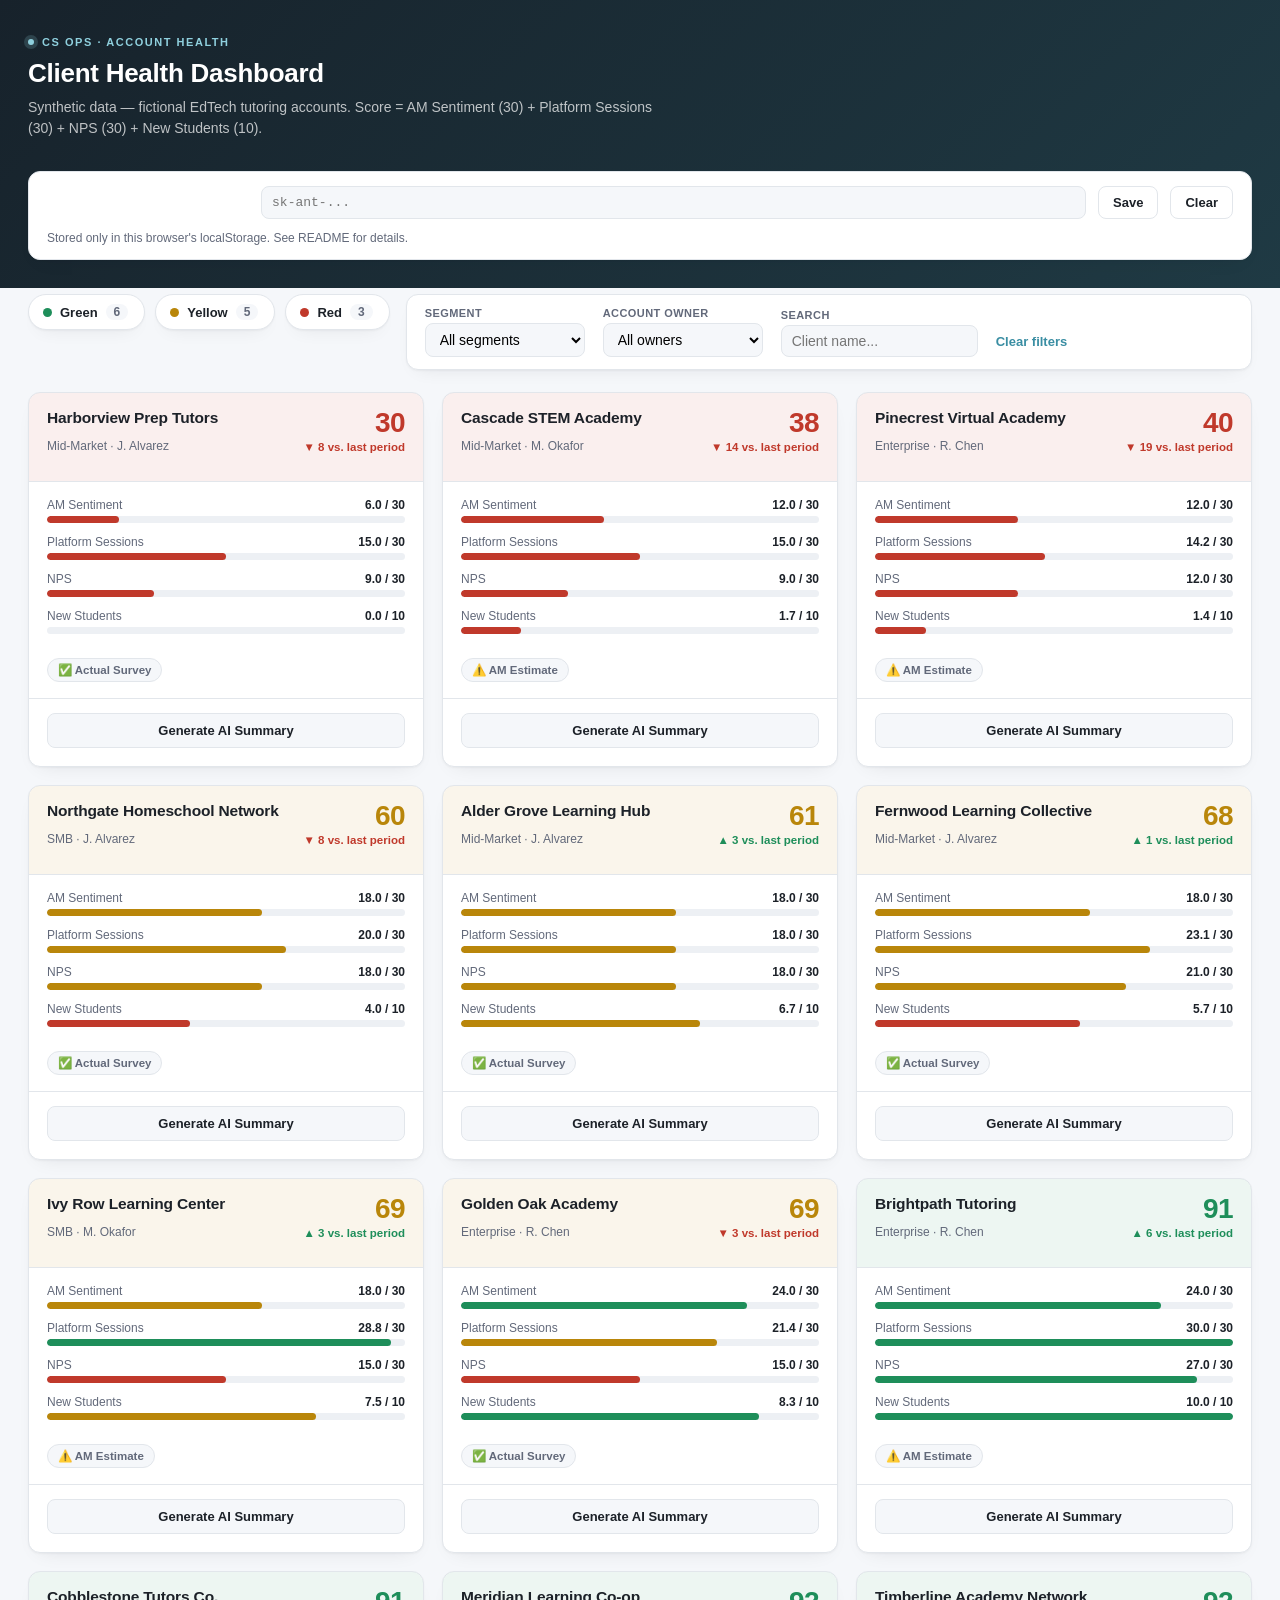
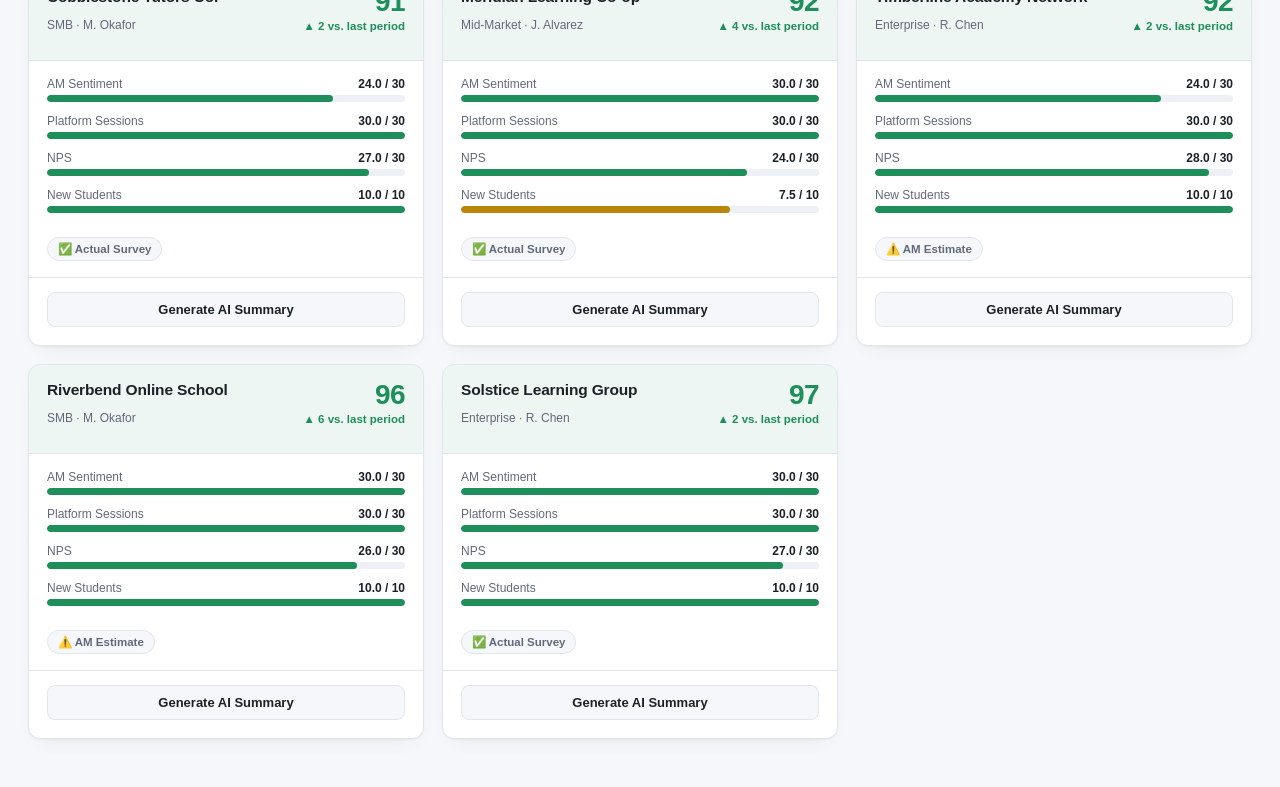
==== index.html @ 50bf99fc "Build dashboard frontend Looker Studio-style client cards: conditional color thresholds (green/yello" ====
<!DOCTYPE html>
<html lang="en">
<head>
<meta charset="UTF-8" />
<meta name="viewport" content="width=device-width, initial-scale=1.0" />
<title>Client Health Dashboard</title>
<link rel="stylesheet" href="styles.css" />
</head>
<body>

<header>
  <div class="page">
    <span class="eyebrow">CS Ops · Account Health</span>
    <h1>Client Health Dashboard</h1>
    <p>Synthetic data — fictional EdTech tutoring accounts. Score = AM Sentiment (30) + Platform Sessions (30) + NPS (30) + New Students (10).</p>

    <div id="apiKeyBar" class="toolbar-card">
      <label for="apiKeyInput">Claude API key (for AI Summary)</label>
      <input type="password" id="apiKeyInput" placeholder="sk-ant-..." autocomplete="off" />
      <button id="saveKeyBtn">Save</button>
      <button id="clearKeyBtn">Clear</button>
      <span id="apiKeyStatus">Stored only in this browser's localStorage. See README for details.</span>
    </div>
  </div>
</header>

<div class="page">
  <div class="controls-row">
    <div class="summary-row">
      <div class="summary-chip" data-tier="green">
        <span class="dot green"></span> Green <span class="count">0</span>
      </div>
      <div class="summary-chip" data-tier="yellow">
        <span class="dot yellow"></span> Yellow <span class="count">0</span>
      </div>
      <div class="summary-chip" data-tier="red">
        <span class="dot red"></span> Red <span class="count">0</span>
      </div>
    </div>

    <div class="filters toolbar-card">
      <div>
        <label for="segmentFilter">Segment</label>
        <select id="segmentFilter">
          <option value="">All segments</option>
        </select>
      </div>
      <div>
        <label for="amFilter">Account Owner</label>
        <select id="amFilter">
          <option value="">All owners</option>
        </select>
      </div>
      <div>
        <label for="searchInput">Search</label>
        <input type="text" id="searchInput" placeholder="Client name..." />
      </div>
      <button id="clearFilters">Clear filters</button>
    </div>
  </div>

  <div id="clientGrid"></div>
</div>

<script src="data.js"></script>
<script src="scoring.js"></script>
<script src="ai-summary.js"></script>
<script src="app.js"></script>
</body>
</html>
---- styles.css ----
:root {
  --accent: #3a8ea3;
  --accent-soft: rgba(58, 142, 163, 0.12);
  --green: #1e8e5a;
  --green-bg: #e6f4ec;
  --green-soft: rgba(30, 142, 90, 0.08);
  --yellow: #b9860a;
  --yellow-bg: #fbf1dc;
  --yellow-soft: rgba(185, 134, 10, 0.08);
  --red: #c0392b;
  --red-bg: #fbe8e6;
  --red-soft: rgba(192, 57, 43, 0.08);
  --ink: #1c2128;
  --ink-soft: #62697a;
  --border: #e2e6eb;
  --bg: #f5f7fa;
  --card-bg: #ffffff;
  --shadow: 0 1px 2px rgba(20, 24, 33, 0.04), 0 8px 20px -12px rgba(20, 24, 33, 0.12);
  --shadow-hover: 0 4px 10px rgba(20, 24, 33, 0.06), 0 16px 32px -14px rgba(20, 24, 33, 0.18);
  --radius: 12px;
}

* { box-sizing: border-box; }

body {
  margin: 0;
  font-family: "Inter", -apple-system, "Segoe UI", Roboto, Helvetica, Arial, sans-serif;
  background: var(--bg);
  color: var(--ink);
  -webkit-font-smoothing: antialiased;
}

.page {
  max-width: 1320px;
  margin: 0 auto;
  padding: 0 28px;
}

header {
  background: linear-gradient(135deg, #17222b, #1f3a44);
  color: #fff;
  padding: 36px 0 28px;
  margin-bottom: -18px;
}

header .page {
  display: flex;
  flex-direction: column;
  gap: 6px;
}

.eyebrow {
  font-size: 11px;
  letter-spacing: 0.14em;
  text-transform: uppercase;
  color: #8fd0de;
  font-weight: 600;
  display: flex;
  align-items: center;
  gap: 8px;
}

.eyebrow::before {
  content: '';
  width: 6px;
  height: 6px;
  border-radius: 50%;
  background: #8fd0de;
  box-shadow: 0 0 0 4px rgba(143, 208, 222, 0.18);
}

header h1 {
  margin: 4px 0 2px;
  font-size: 26px;
  font-weight: 700;
  letter-spacing: -0.01em;
}

header p {
  margin: 0;
  color: rgba(255, 255, 255, 0.72);
  font-size: 14px;
  max-width: 640px;
  line-height: 1.5;
}

#apiKeyBar {
  margin-top: 26px;
}

.toolbar-card {
  background: var(--card-bg);
  border: 1px solid var(--border);
  border-radius: var(--radius);
  box-shadow: var(--shadow);
  padding: 14px 18px;
}

#apiKeyBar.toolbar-card {
  display: flex;
  gap: 12px;
  align-items: center;
  flex-wrap: wrap;
  font-size: 13px;
}

#apiKeyBar label {
  font-weight: 600;
  font-size: 13px;
  white-space: nowrap;
}

#apiKeyBar input {
  flex: 1;
  min-width: 220px;
  padding: 8px 10px;
  border: 1px solid var(--border);
  border-radius: 8px;
  font-family: "SFMono-Regular", Consolas, monospace;
  font-size: 13px;
  background: var(--bg);
}

#apiKeyBar input:focus {
  outline: none;
  border-color: var(--accent);
  box-shadow: 0 0 0 3px var(--accent-soft);
}

#apiKeyBar button {
  padding: 8px 14px;
  border-radius: 8px;
  border: 1px solid var(--border);
  background: var(--card-bg);
  cursor: pointer;
  font-size: 13px;
  font-weight: 600;
  color: var(--ink);
  transition: border-color 0.15s ease, background 0.15s ease;
}

#apiKeyBar button:hover {
  border-color: var(--accent);
  color: var(--accent);
}

#apiKeyStatus {
  font-size: 12px;
  color: var(--ink-soft);
  flex-basis: 100%;
}

.controls-row {
  display: flex;
  gap: 16px;
  align-items: flex-start;
  margin: 24px 0 22px;
  flex-wrap: wrap;
}

.summary-row {
  display: flex;
  gap: 10px;
  flex-wrap: wrap;
  align-items: flex-start;
}

.summary-chip {
  border: 1px solid var(--border);
  background: var(--card-bg);
  border-radius: 999px;
  padding: 9px 16px 9px 14px;
  cursor: pointer;
  font-size: 13px;
  font-weight: 600;
  display: flex;
  align-items: center;
  gap: 8px;
  box-shadow: var(--shadow);
  transition: transform 0.12s ease, box-shadow 0.12s ease, border-color 0.12s ease;
}

.summary-chip:hover {
  transform: translateY(-1px);
  box-shadow: var(--shadow-hover);
}

.summary-chip.active {
  border-color: var(--ink);
  background: var(--ink);
  color: #fff;
}

.summary-chip.active .count {
  background: rgba(255, 255, 255, 0.18);
  color: #fff;
}

.summary-chip .dot {
  width: 9px;
  height: 9px;
  border-radius: 50%;
  flex-shrink: 0;
}

.summary-chip .count {
  background: var(--bg);
  color: var(--ink-soft);
  border-radius: 999px;
  padding: 1px 8px;
  font-size: 12px;
}

.dot.green { background: var(--green); }
.dot.yellow { background: var(--yellow); }
.dot.red { background: var(--red); }

.filters {
  display: flex;
  gap: 18px;
  flex-wrap: wrap;
  align-items: flex-end;
  padding: 12px 18px;
  flex: 1;
  min-width: 320px;
}

.filters > div {
  display: flex;
  flex-direction: column;
  gap: 4px;
}

.filters label {
  font-size: 11px;
  letter-spacing: 0.04em;
  text-transform: uppercase;
  color: var(--ink-soft);
  font-weight: 600;
}

.filters select, .filters input {
  padding: 7px 10px;
  border: 1px solid var(--border);
  border-radius: 8px;
  font-size: 14px;
  min-width: 160px;
  background: var(--bg);
  font-family: inherit;
}

.filters select:focus, .filters input:focus {
  outline: none;
  border-color: var(--accent);
  box-shadow: 0 0 0 3px var(--accent-soft);
}

.filters button#clearFilters {
  border: none;
  background: none;
  color: var(--accent);
  cursor: pointer;
  font-size: 13px;
  font-weight: 600;
  padding: 8px 0;
}

.filters button#clearFilters:hover { text-decoration: underline; }

#clientGrid {
  display: grid;
  grid-template-columns: repeat(auto-fill, minmax(340px, 1fr));
  gap: 18px;
  padding-bottom: 48px;
}

.card {
  background: var(--card-bg);
  border: 1px solid var(--border);
  border-radius: var(--radius);
  overflow: hidden;
  display: flex;
  flex-direction: column;
  box-shadow: var(--shadow);
  transition: box-shadow 0.15s ease, transform 0.15s ease;
}

.card:hover {
  box-shadow: var(--shadow-hover);
  transform: translateY(-2px);
}

.card-header {
  padding: 16px 18px;
  border-bottom: 1px solid var(--border);
}

.card-header.green { background: var(--green-soft); }
.card-header.yellow { background: var(--yellow-soft); }
.card-header.red { background: var(--red-soft); }

.card-header-top {
  display: flex;
  justify-content: space-between;
  align-items: flex-start;
  gap: 10px;
}

.client-name {
  font-weight: 700;
  font-size: 15.5px;
  margin: 0 0 3px;
  letter-spacing: -0.01em;
}

.client-meta {
  font-size: 12px;
  color: var(--ink-soft);
}

.score-block {
  text-align: right;
  flex-shrink: 0;
}

.score-number {
  font-size: 28px;
  font-weight: 800;
  line-height: 1;
  letter-spacing: -0.02em;
}

.score-number.green { color: var(--green); }
.score-number.yellow { color: var(--yellow); }
.score-number.red { color: var(--red); }

.trend {
  font-size: 11.5px;
  margin-top: 4px;
  font-weight: 600;
}

.trend.up { color: var(--green); }
.trend.down { color: var(--red); }
.trend.flat { color: var(--ink-soft); }

.card-body {
  padding: 16px 18px;
  flex: 1;
}

.gauge-row {
  margin-bottom: 12px;
}

.gauge-row:last-child { margin-bottom: 0; }

.gauge-label {
  display: flex;
  justify-content: space-between;
  font-size: 12px;
  color: var(--ink-soft);
  margin-bottom: 4px;
}

.gauge-label span:last-child {
  font-variant-numeric: tabular-nums;
  color: var(--ink);
  font-weight: 600;
}

.gauge-track {
  height: 7px;
  background: #edf0f4;
  border-radius: 999px;
  overflow: hidden;
}

.gauge-fill {
  height: 100%;
  border-radius: 999px;
  transition: width 0.4s ease;
}

.gauge-fill.green { background: var(--green); }
.gauge-fill.yellow { background: var(--yellow); }
.gauge-fill.red { background: var(--red); }

.status-flag {
  display: inline-block;
  margin-top: 12px;
  font-size: 11.5px;
  font-weight: 600;
  padding: 4px 10px;
  border-radius: 999px;
  background: var(--bg);
  border: 1px solid var(--border);
  color: var(--ink-soft);
}

.card-footer {
  padding: 14px 18px 18px;
  border-top: 1px solid var(--border);
}

.ai-btn {
  width: 100%;
  padding: 9px 12px;
  border-radius: 8px;
  border: 1px solid var(--border);
  background: var(--bg);
  cursor: pointer;
  font-size: 13px;
  font-weight: 600;
  color: var(--ink);
  transition: border-color 0.15s ease, background 0.15s ease, color 0.15s ease;
}

.ai-btn:hover {
  border-color: var(--accent);
  color: var(--accent);
  background: var(--accent-soft);
}

.ai-btn:disabled {
  cursor: default;
  opacity: 0.7;
}

.ai-summary {
  margin-top: 10px;
  font-size: 13px;
  line-height: 1.55;
  background: var(--accent-soft);
  border-left: 3px solid var(--accent);
  border-radius: 6px;
  padding: 10px 12px;
  display: none;
}

.ai-summary.visible { display: block; }

.playbook-banner {
  margin-top: 10px;
  background: var(--red-bg);
  border: 1px solid var(--red);
  color: var(--red);
  font-size: 12px;
  font-weight: 700;
  padding: 8px 12px;
  border-radius: 8px;
  display: none;
}

.playbook-banner.visible { display: block; }

.empty-state {
  padding: 60px 20px;
  text-align: center;
  color: var(--ink-soft);
  grid-column: 1 / -1;
  background: var(--card-bg);
  border: 1px dashed var(--border);
  border-radius: var(--radius);
}
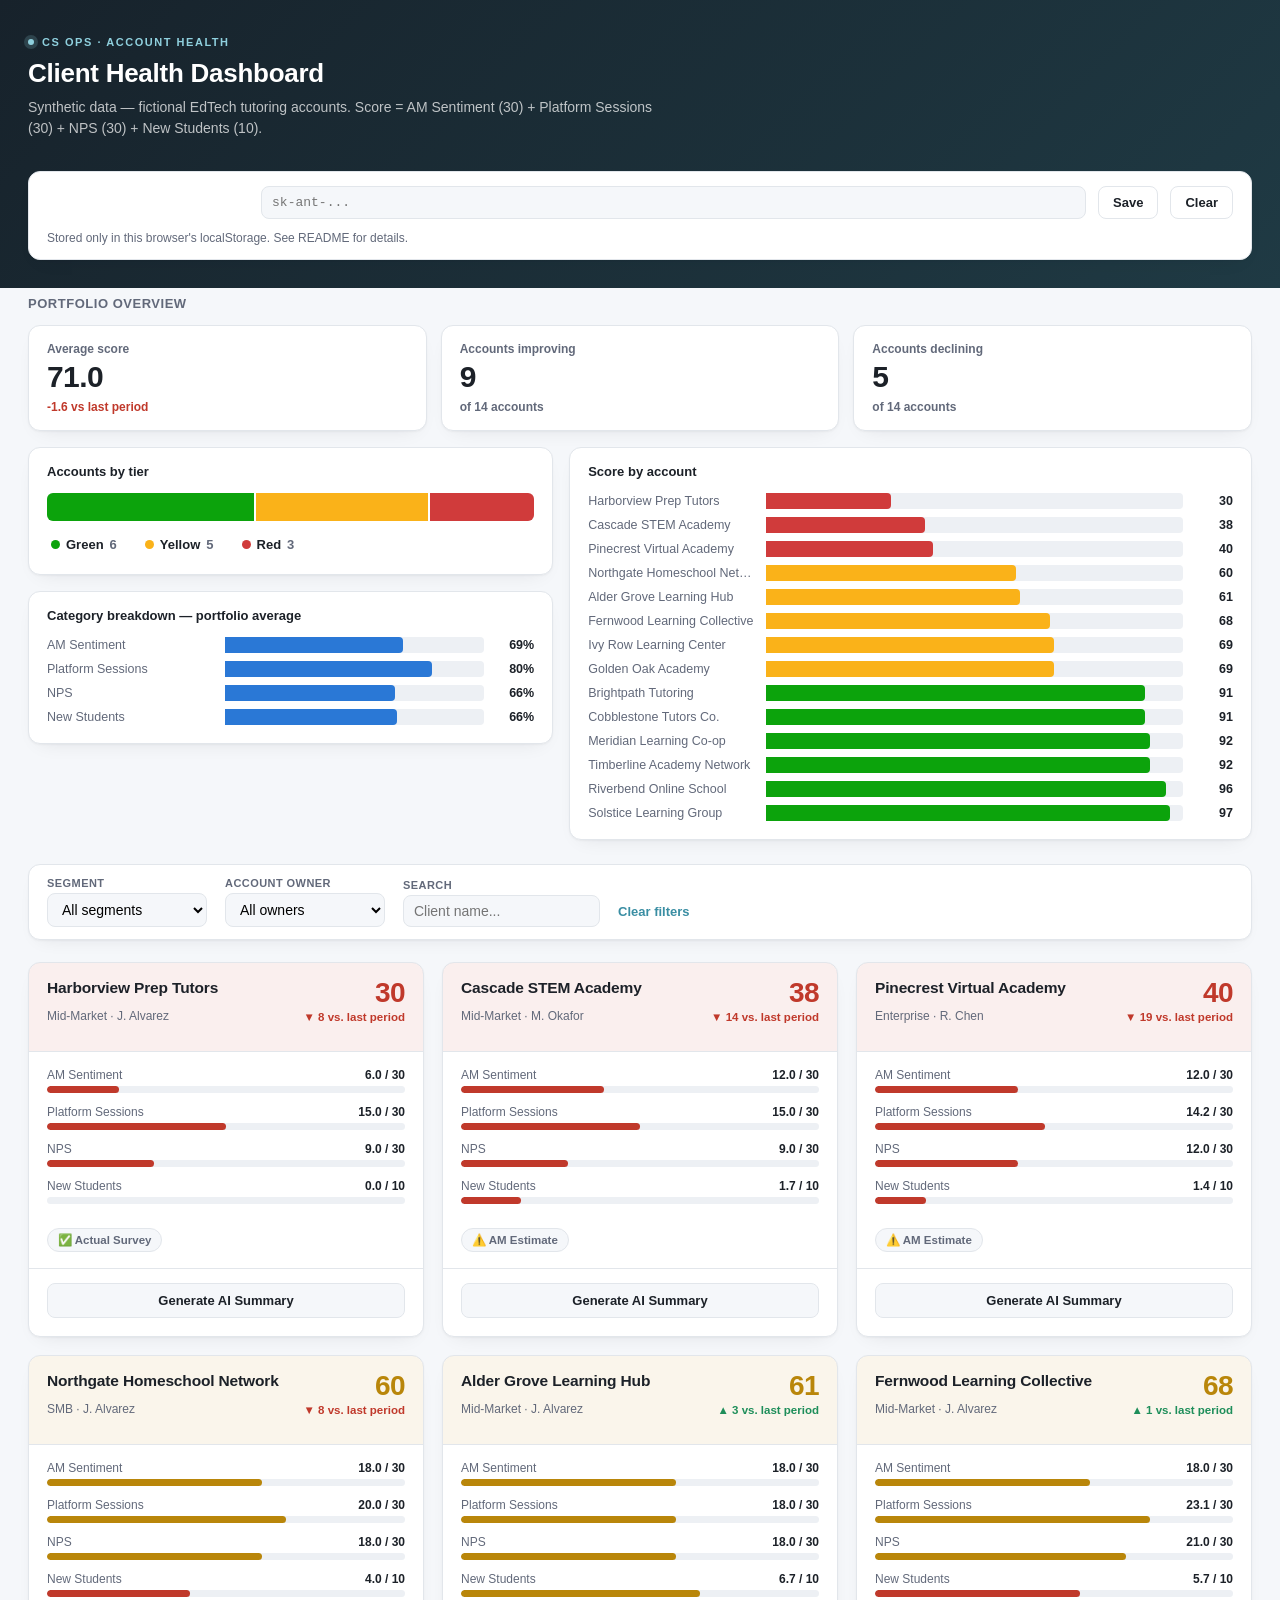
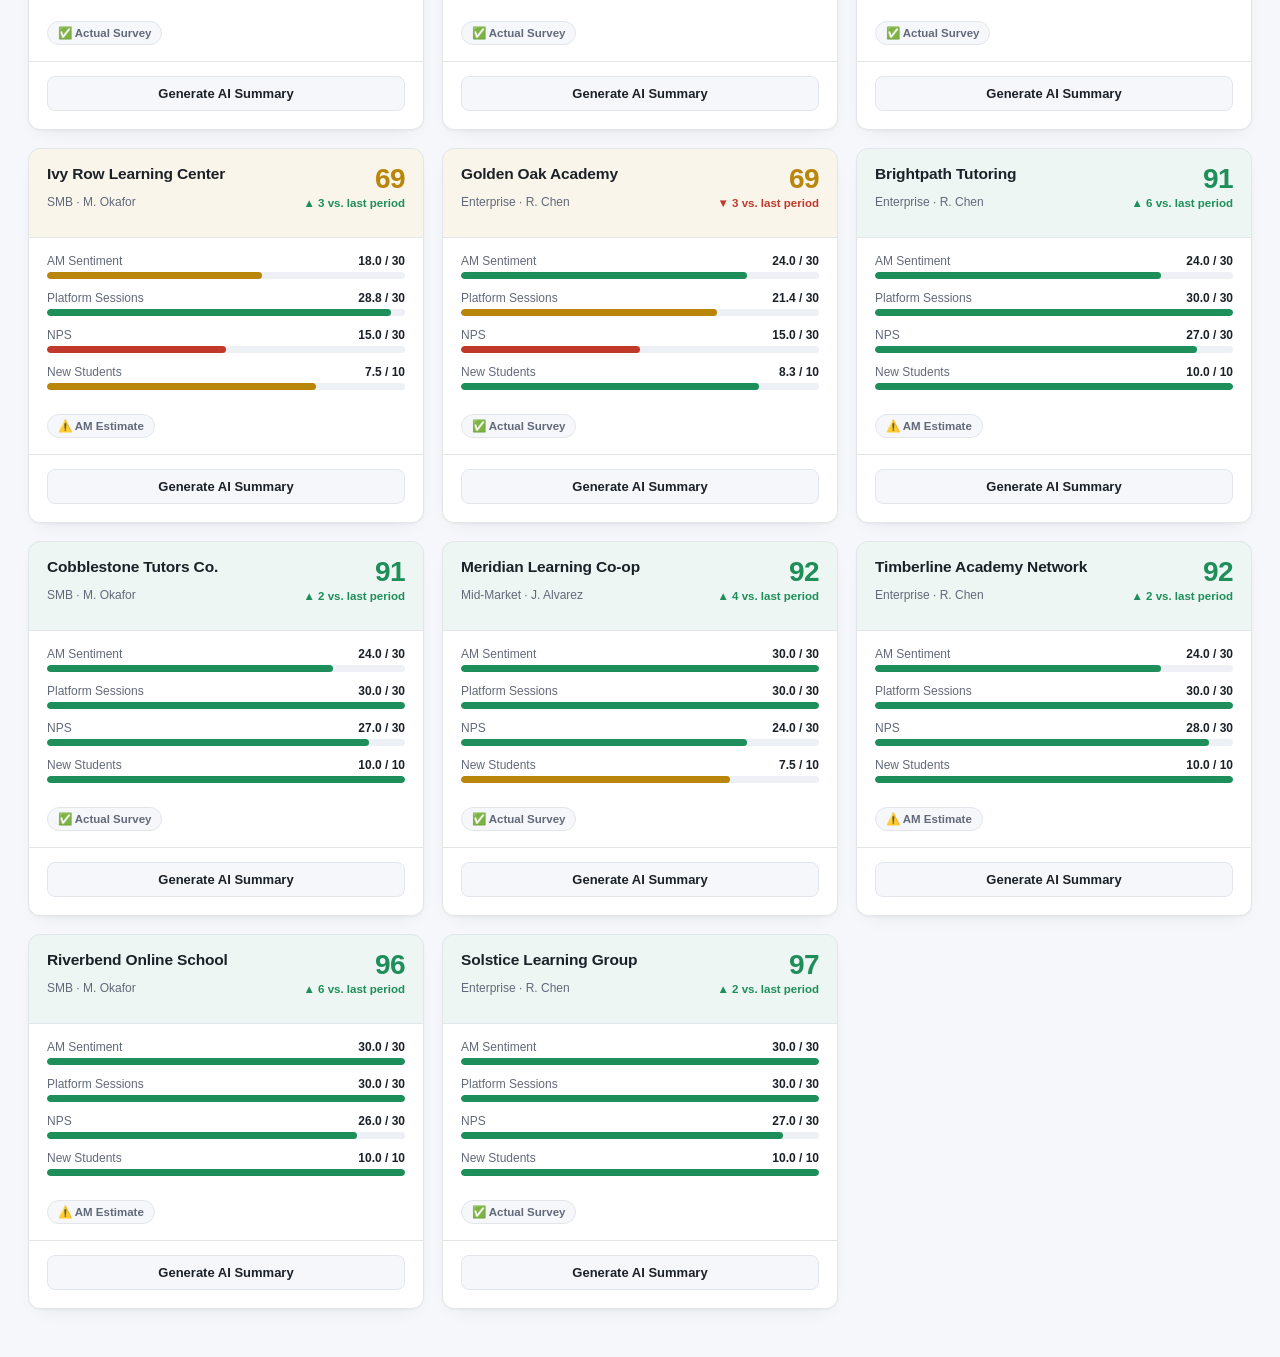
==== commit 61106ba9: "Add Portfolio Overview charts KPI row (average score, accounts improving/declining), a tier-distribu" ====
--- a/index.html
+++ b/index.html
@@ -25,19 +25,28 @@
 </header>
 
 <div class="page">
-  <div class="controls-row">
-    <div class="summary-row">
-      <div class="summary-chip" data-tier="green">
-        <span class="dot green"></span> Green <span class="count">0</span>
+  <section class="overview">
+    <h2 class="section-title">Portfolio Overview</h2>
+    <div id="kpiRow" class="kpi-row"></div>
+    <div class="chart-grid">
+      <div class="chart-col">
+        <div class="chart-card">
+          <h3 class="chart-title">Accounts by tier</h3>
+          <div id="tierBar"></div>
+        </div>
+        <div class="chart-card">
+          <h3 class="chart-title">Category breakdown — portfolio average</h3>
+          <div id="categoryChart" class="hbar-chart"></div>
+        </div>
       </div>
-      <div class="summary-chip" data-tier="yellow">
-        <span class="dot yellow"></span> Yellow <span class="count">0</span>
-      </div>
-      <div class="summary-chip" data-tier="red">
-        <span class="dot red"></span> Red <span class="count">0</span>
+      <div class="chart-card">
+        <h3 class="chart-title">Score by account</h3>
+        <div id="scoreChart" class="hbar-chart"></div>
       </div>
     </div>
+  </section>
 
+  <div class="controls-row">
     <div class="filters toolbar-card">
       <div>
         <label for="segmentFilter">Segment</label>
@@ -65,6 +74,7 @@
 <script src="data.js"></script>
 <script src="scoring.js"></script>
 <script src="ai-summary.js"></script>
+<script src="charts.js"></script>
 <script src="app.js"></script>
 </body>
 </html>
--- a/styles.css
+++ b/styles.css
@@ -158,62 +158,235 @@
   flex-wrap: wrap;
 }
 
-.summary-row {
-  display: flex;
-  gap: 10px;
+/* ---- Portfolio Overview: KPI tiles + charts ---- */
+
+.section-title {
+  font-size: 13px;
+  font-weight: 700;
+  letter-spacing: 0.04em;
+  text-transform: uppercase;
+  color: var(--ink-soft);
+  margin: 0 0 14px;
+}
+
+.overview {
+  padding-top: 26px;
+}
+
+.kpi-row {
+  display: grid;
+  grid-template-columns: repeat(auto-fit, minmax(180px, 1fr));
+  gap: 14px;
+  margin-bottom: 16px;
+}
+
+.stat-tile {
+  background: var(--card-bg);
+  border: 1px solid var(--border);
+  border-radius: var(--radius);
+  box-shadow: var(--shadow);
+  padding: 16px 18px;
+}
+
+.stat-label {
+  font-size: 12px;
+  color: var(--ink-soft);
+  font-weight: 600;
+  margin-bottom: 6px;
+}
+
+.stat-value {
+  font-size: 30px;
+  font-weight: 800;
+  letter-spacing: -0.02em;
+  line-height: 1;
+  margin-bottom: 8px;
+}
+
+.stat-delta {
+  font-size: 12px;
+  font-weight: 600;
+}
+
+.stat-delta.good { color: #006300; }
+.stat-delta.bad { color: var(--red); }
+.stat-delta.neutral { color: var(--ink-soft); }
+
+.chart-grid {
+  display: grid;
+  grid-template-columns: 1fr 1.3fr;
+  gap: 16px;
+  align-items: start;
+}
+
+.chart-col {
+  display: flex;
+  flex-direction: column;
+  gap: 16px;
+}
+
+.chart-card {
+  background: var(--card-bg);
+  border: 1px solid var(--border);
+  border-radius: var(--radius);
+  box-shadow: var(--shadow);
+  padding: 16px 18px 18px;
+}
+
+.chart-title {
+  font-size: 13px;
+  font-weight: 700;
+  margin: 0 0 14px;
+  color: var(--ink);
+}
+
+/* Tier distribution bar */
+
+.tier-bar-track {
+  display: flex;
+  height: 28px;
+  border-radius: 6px;
+  overflow: hidden;
+  background: #edf0f4;
+}
+
+.tier-bar-segment {
+  border: none;
+  cursor: pointer;
+  padding: 0;
+  transition: filter 0.12s ease;
+  outline: none;
+  border-right: 2px solid var(--card-bg);
+}
+
+.tier-bar-segment:last-child { border-right: none; }
+.tier-bar-segment:hover { filter: brightness(1.08); }
+.tier-bar-segment.active { box-shadow: inset 0 0 0 2px rgba(0, 0, 0, 0.35); }
+
+.tier-bar-legend {
+  display: flex;
+  gap: 16px;
   flex-wrap: wrap;
-  align-items: flex-start;
-}
-
-.summary-chip {
-  border: 1px solid var(--border);
-  background: var(--card-bg);
-  border-radius: 999px;
-  padding: 9px 16px 9px 14px;
+  margin-top: 12px;
+}
+
+.tier-legend-item {
+  border: none;
+  background: none;
   cursor: pointer;
-  font-size: 13px;
-  font-weight: 600;
   display: flex;
   align-items: center;
-  gap: 8px;
-  box-shadow: var(--shadow);
-  transition: transform 0.12s ease, box-shadow 0.12s ease, border-color 0.12s ease;
-}
-
-.summary-chip:hover {
-  transform: translateY(-1px);
-  box-shadow: var(--shadow-hover);
-}
-
-.summary-chip.active {
-  border-color: var(--ink);
-  background: var(--ink);
-  color: #fff;
-}
-
-.summary-chip.active .count {
-  background: rgba(255, 255, 255, 0.18);
-  color: #fff;
-}
-
-.summary-chip .dot {
+  gap: 6px;
+  font-size: 13px;
+  font-weight: 600;
+  color: var(--ink);
+  padding: 4px 8px 4px 4px;
+  border-radius: 6px;
+}
+
+.tier-legend-item:hover { background: var(--bg); }
+.tier-legend-item.active { background: var(--bg); box-shadow: inset 0 0 0 1px var(--border); }
+
+.tier-legend-dot {
   width: 9px;
   height: 9px;
   border-radius: 50%;
   flex-shrink: 0;
 }
 
-.summary-chip .count {
-  background: var(--bg);
-  color: var(--ink-soft);
-  border-radius: 999px;
-  padding: 1px 8px;
+.tier-legend-count {
+  color: var(--ink-soft);
+  font-weight: 600;
+}
+
+/* Horizontal bar charts (score-by-account, category breakdown) */
+
+.hbar-row {
+  display: grid;
+  grid-template-columns: 168px 1fr 40px;
+  align-items: center;
+  gap: 10px;
+  margin-bottom: 8px;
+}
+
+.hbar-row:last-child { margin-bottom: 0; }
+
+.hbar-label {
+  font-size: 12.5px;
+  color: var(--ink-soft);
+  overflow: hidden;
+  text-overflow: ellipsis;
+  white-space: nowrap;
+}
+
+.hbar-track {
+  height: 16px;
+  background: #edf0f4;
+  border-radius: 0 4px 4px 0;
+  position: relative;
+}
+
+.hbar-fill {
+  height: 100%;
+  border-radius: 0 4px 4px 0;
+  min-width: 3px;
+  transition: width 0.5s ease;
+  cursor: pointer;
+}
+
+.hbar-fill:focus-visible {
+  outline: 2px solid var(--ink);
+  outline-offset: 1px;
+}
+
+.hbar-value {
+  font-size: 12.5px;
+  font-weight: 700;
+  color: var(--ink);
+  text-align: right;
+  font-variant-numeric: tabular-nums;
+}
+
+/* Shared chart tooltip */
+
+.chart-tooltip {
+  position: absolute;
+  transform: translate(-50%, calc(-100% - 10px));
+  background: #17222b;
+  color: #fff;
+  padding: 6px 10px;
+  border-radius: 6px;
   font-size: 12px;
-}
-
-.dot.green { background: var(--green); }
-.dot.yellow { background: var(--yellow); }
-.dot.red { background: var(--red); }
+  pointer-events: none;
+  opacity: 0;
+  visibility: hidden;
+  transition: opacity 0.1s ease;
+  z-index: 20;
+  white-space: nowrap;
+}
+
+.chart-tooltip.visible {
+  opacity: 1;
+  visibility: visible;
+}
+
+.chart-tooltip-value {
+  font-weight: 700;
+}
+
+.chart-tooltip-label {
+  color: rgba(255, 255, 255, 0.7);
+  font-size: 11px;
+}
+
+@media (max-width: 760px) {
+  .chart-grid {
+    grid-template-columns: 1fr;
+  }
+  .hbar-row {
+    grid-template-columns: 96px 1fr 36px;
+  }
+}
 
 .filters {
   display: flex;
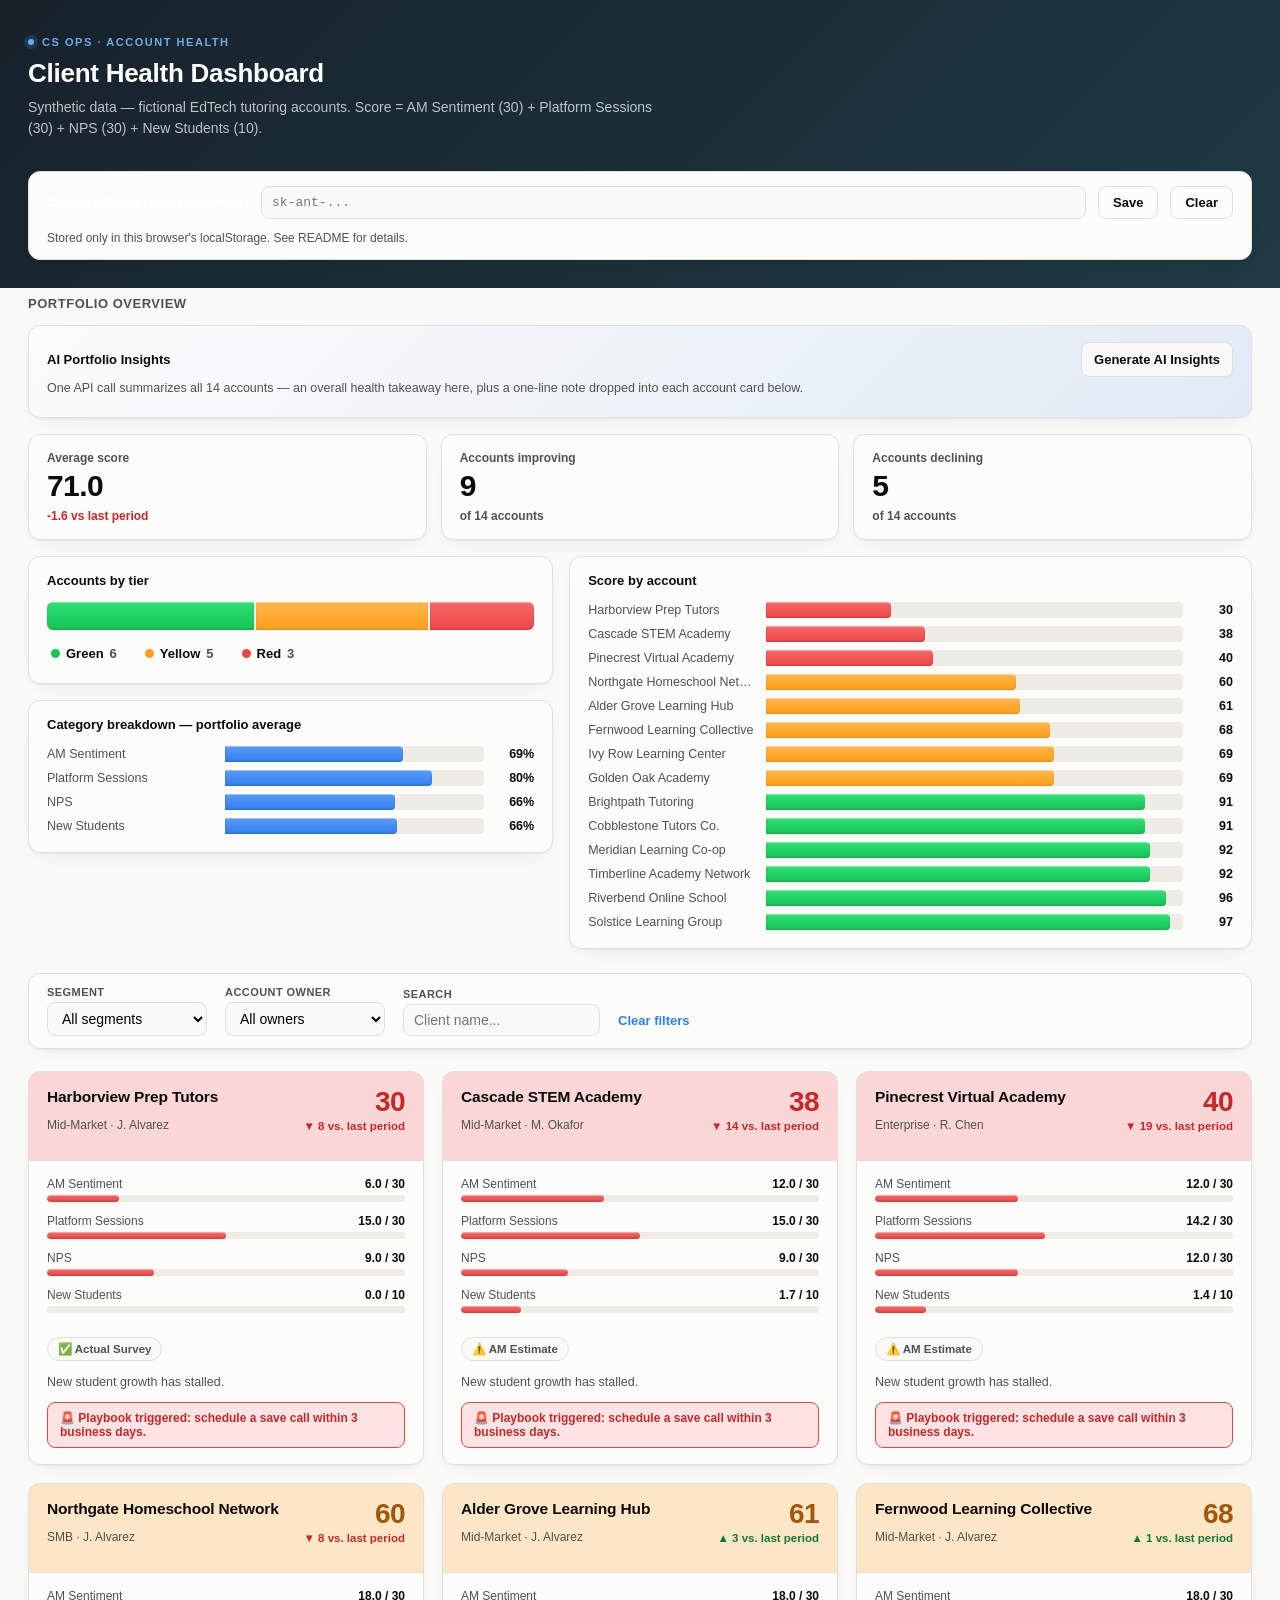
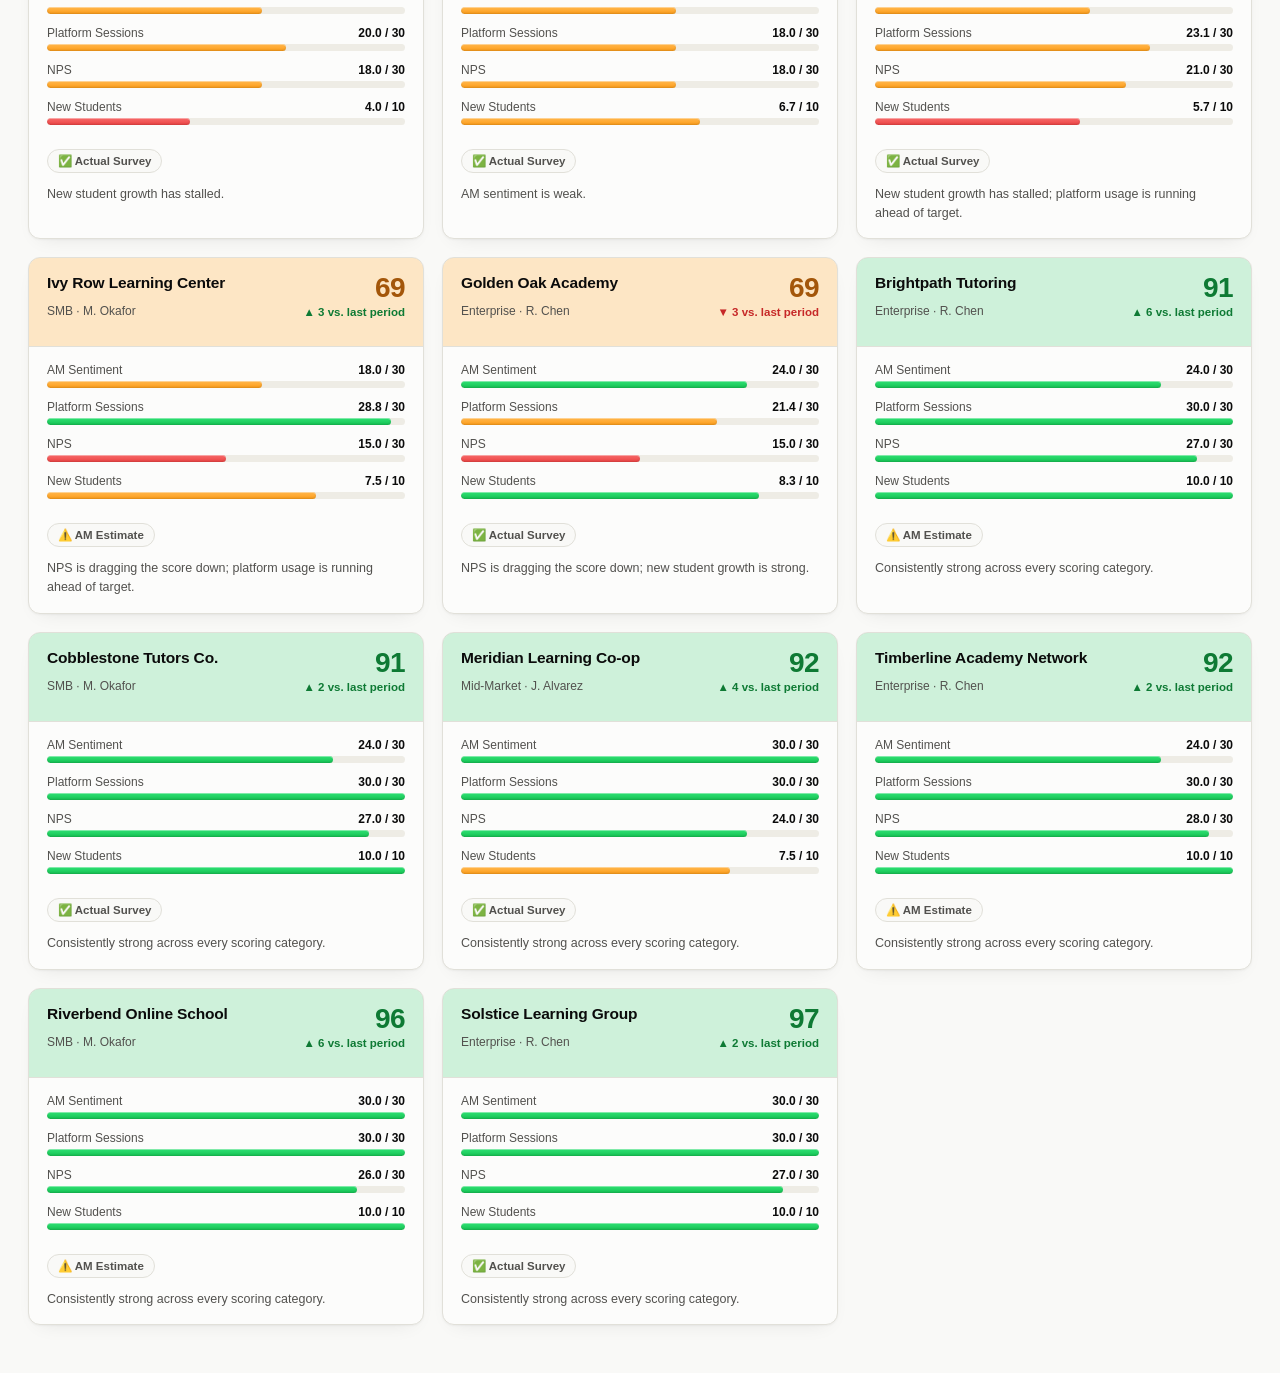
==== commit da9a3e11: "Unify AI into a single portfolio-wide insights call; bolder colors Replace 14 per-card 'Generate AI " ====
--- a/index.html
+++ b/index.html
@@ -27,6 +27,16 @@
 <div class="page">
   <section class="overview">
     <h2 class="section-title">Portfolio Overview</h2>
+
+    <div class="chart-card ai-insights-card">
+      <div class="ai-insights-header">
+        <h3 class="chart-title">AI Portfolio Insights</h3>
+        <button id="generateInsightsBtn" class="ai-btn">Generate AI Insights</button>
+      </div>
+      <p class="ai-insights-hint">One API call summarizes all 14 accounts — an overall health takeaway here, plus a one-line note dropped into each account card below.</p>
+      <div id="portfolioSummaryBanner" class="ai-summary"></div>
+    </div>
+
     <div id="kpiRow" class="kpi-row"></div>
     <div class="chart-grid">
       <div class="chart-col">
--- a/styles.css
+++ b/styles.css
@@ -1,22 +1,36 @@
 :root {
-  --accent: #3a8ea3;
-  --accent-soft: rgba(58, 142, 163, 0.12);
-  --green: #1e8e5a;
-  --green-bg: #e6f4ec;
-  --green-soft: rgba(30, 142, 90, 0.08);
-  --yellow: #b9860a;
-  --yellow-bg: #fbf1dc;
-  --yellow-soft: rgba(185, 134, 10, 0.08);
-  --red: #c0392b;
-  --red-bg: #fbe8e6;
-  --red-soft: rgba(192, 57, 43, 0.08);
-  --ink: #1c2128;
-  --ink-soft: #62697a;
-  --border: #e2e6eb;
-  --bg: #f5f7fa;
-  --card-bg: #ffffff;
-  --shadow: 0 1px 2px rgba(20, 24, 33, 0.04), 0 8px 20px -12px rgba(20, 24, 33, 0.12);
-  --shadow-hover: 0 4px 10px rgba(20, 24, 33, 0.06), 0 16px 32px -14px rgba(20, 24, 33, 0.18);
+  /* Bolder, more saturated palette than the dataviz skill's fixed
+     accessibility-first status colors — same hex values shared with
+     CHART_COLORS in charts.js so cards and charts stay consistent with
+     each other, just no longer pinned to the muted validated set. */
+  --accent: #2f7ff2;
+  --accent-soft: rgba(47, 127, 242, 0.12);
+  --green: #16c454;
+  --green-text: #0e7a34;
+  --green-bg: #e1f9e9;
+  --green-soft: rgba(22, 196, 84, 0.20);
+  --green-grad: linear-gradient(180deg, #2ee073, #16c454);
+  --yellow: #ff9f1a;
+  --yellow-text: #a3560a;
+  --yellow-bg: #ffefda;
+  --yellow-soft: rgba(255, 159, 26, 0.24);
+  --yellow-grad: linear-gradient(180deg, #ffb64d, #ff9f1a);
+  --red: #ef4444;
+  --red-text: #c62828;
+  --red-bg: #fde3e3;
+  --red-soft: rgba(239, 68, 68, 0.20);
+  --red-grad: linear-gradient(180deg, #f56a6a, #ef4444);
+  --blue-grad: linear-gradient(180deg, #5a9bf5, #2f7ff2);
+  --mark-shadow: inset 0 1px 0 rgba(255, 255, 255, 0.4), inset 0 -1px 2px rgba(11, 11, 11, 0.15);
+  --ink: #0b0b0b;
+  --ink-soft: #52514e;
+  --ink-muted: #898781;
+  --border: #e1e0d9;
+  --bg: #f9f9f7;
+  --card-bg: #fcfcfb;
+  --success-text: #0e7a34;
+  --shadow: 0 1px 2px rgba(11, 11, 11, 0.04), 0 8px 20px -12px rgba(11, 11, 11, 0.12);
+  --shadow-hover: 0 4px 10px rgba(11, 11, 11, 0.06), 0 16px 32px -14px rgba(11, 11, 11, 0.18);
   --radius: 12px;
 }
 
@@ -53,7 +67,7 @@
   font-size: 11px;
   letter-spacing: 0.14em;
   text-transform: uppercase;
-  color: #8fd0de;
+  color: #6fabe8;
   font-weight: 600;
   display: flex;
   align-items: center;
@@ -65,8 +79,8 @@
   width: 6px;
   height: 6px;
   border-radius: 50%;
-  background: #8fd0de;
-  box-shadow: 0 0 0 4px rgba(143, 208, 222, 0.18);
+  background: #6fabe8;
+  box-shadow: 0 0 0 4px rgba(57, 135, 229, 0.22);
 }
 
 header h1 {
@@ -208,8 +222,8 @@
   font-weight: 600;
 }
 
-.stat-delta.good { color: #006300; }
-.stat-delta.bad { color: var(--red); }
+.stat-delta.good { color: var(--green-text); }
+.stat-delta.bad { color: var(--red-text); }
 .stat-delta.neutral { color: var(--ink-soft); }
 
 .chart-grid {
@@ -247,7 +261,7 @@
   height: 28px;
   border-radius: 6px;
   overflow: hidden;
-  background: #edf0f4;
+  background: #eeece5;
 }
 
 .tier-bar-segment {
@@ -257,6 +271,7 @@
   transition: filter 0.12s ease;
   outline: none;
   border-right: 2px solid var(--card-bg);
+  box-shadow: var(--mark-shadow);
 }
 
 .tier-bar-segment:last-child { border-right: none; }
@@ -321,7 +336,7 @@
 
 .hbar-track {
   height: 16px;
-  background: #edf0f4;
+  background: #eeece5;
   border-radius: 0 4px 4px 0;
   position: relative;
 }
@@ -332,6 +347,7 @@
   min-width: 3px;
   transition: width 0.5s ease;
   cursor: pointer;
+  box-shadow: var(--mark-shadow);
 }
 
 .hbar-fill:focus-visible {
@@ -503,9 +519,9 @@
   letter-spacing: -0.02em;
 }
 
-.score-number.green { color: var(--green); }
-.score-number.yellow { color: var(--yellow); }
-.score-number.red { color: var(--red); }
+.score-number.green { color: var(--green-text); }
+.score-number.yellow { color: var(--yellow-text); }
+.score-number.red { color: var(--red-text); }
 
 .trend {
   font-size: 11.5px;
@@ -513,8 +529,8 @@
   font-weight: 600;
 }
 
-.trend.up { color: var(--green); }
-.trend.down { color: var(--red); }
+.trend.up { color: var(--green-text); }
+.trend.down { color: var(--red-text); }
 .trend.flat { color: var(--ink-soft); }
 
 .card-body {
@@ -544,7 +560,7 @@
 
 .gauge-track {
   height: 7px;
-  background: #edf0f4;
+  background: #eeece5;
   border-radius: 999px;
   overflow: hidden;
 }
@@ -553,11 +569,12 @@
   height: 100%;
   border-radius: 999px;
   transition: width 0.4s ease;
-}
-
-.gauge-fill.green { background: var(--green); }
-.gauge-fill.yellow { background: var(--yellow); }
-.gauge-fill.red { background: var(--red); }
+  box-shadow: var(--mark-shadow);
+}
+
+.gauge-fill.green { background: var(--green-grad); }
+.gauge-fill.yellow { background: var(--yellow-grad); }
+.gauge-fill.red { background: var(--red-grad); }
 
 .status-flag {
   display: inline-block;
@@ -571,9 +588,39 @@
   color: var(--ink-soft);
 }
 
-.card-footer {
-  padding: 14px 18px 18px;
-  border-top: 1px solid var(--border);
+.driver-line {
+  margin: 12px 0 0;
+  font-size: 12.5px;
+  line-height: 1.5;
+  color: var(--ink-soft);
+}
+
+.ai-insights-card {
+  margin-bottom: 16px;
+  background: linear-gradient(135deg, var(--card-bg), var(--accent-soft));
+}
+
+.ai-insights-header {
+  display: flex;
+  justify-content: space-between;
+  align-items: center;
+  gap: 16px;
+  margin-bottom: 4px;
+}
+
+.ai-insights-header .chart-title {
+  margin: 0;
+}
+
+.ai-insights-header .ai-btn {
+  width: auto;
+  white-space: nowrap;
+}
+
+.ai-insights-hint {
+  margin: 0 0 4px;
+  font-size: 12.5px;
+  color: var(--ink-soft);
 }
 
 .ai-btn {
@@ -617,7 +664,7 @@
   margin-top: 10px;
   background: var(--red-bg);
   border: 1px solid var(--red);
-  color: var(--red);
+  color: var(--red-text);
   font-size: 12px;
   font-weight: 700;
   padding: 8px 12px;
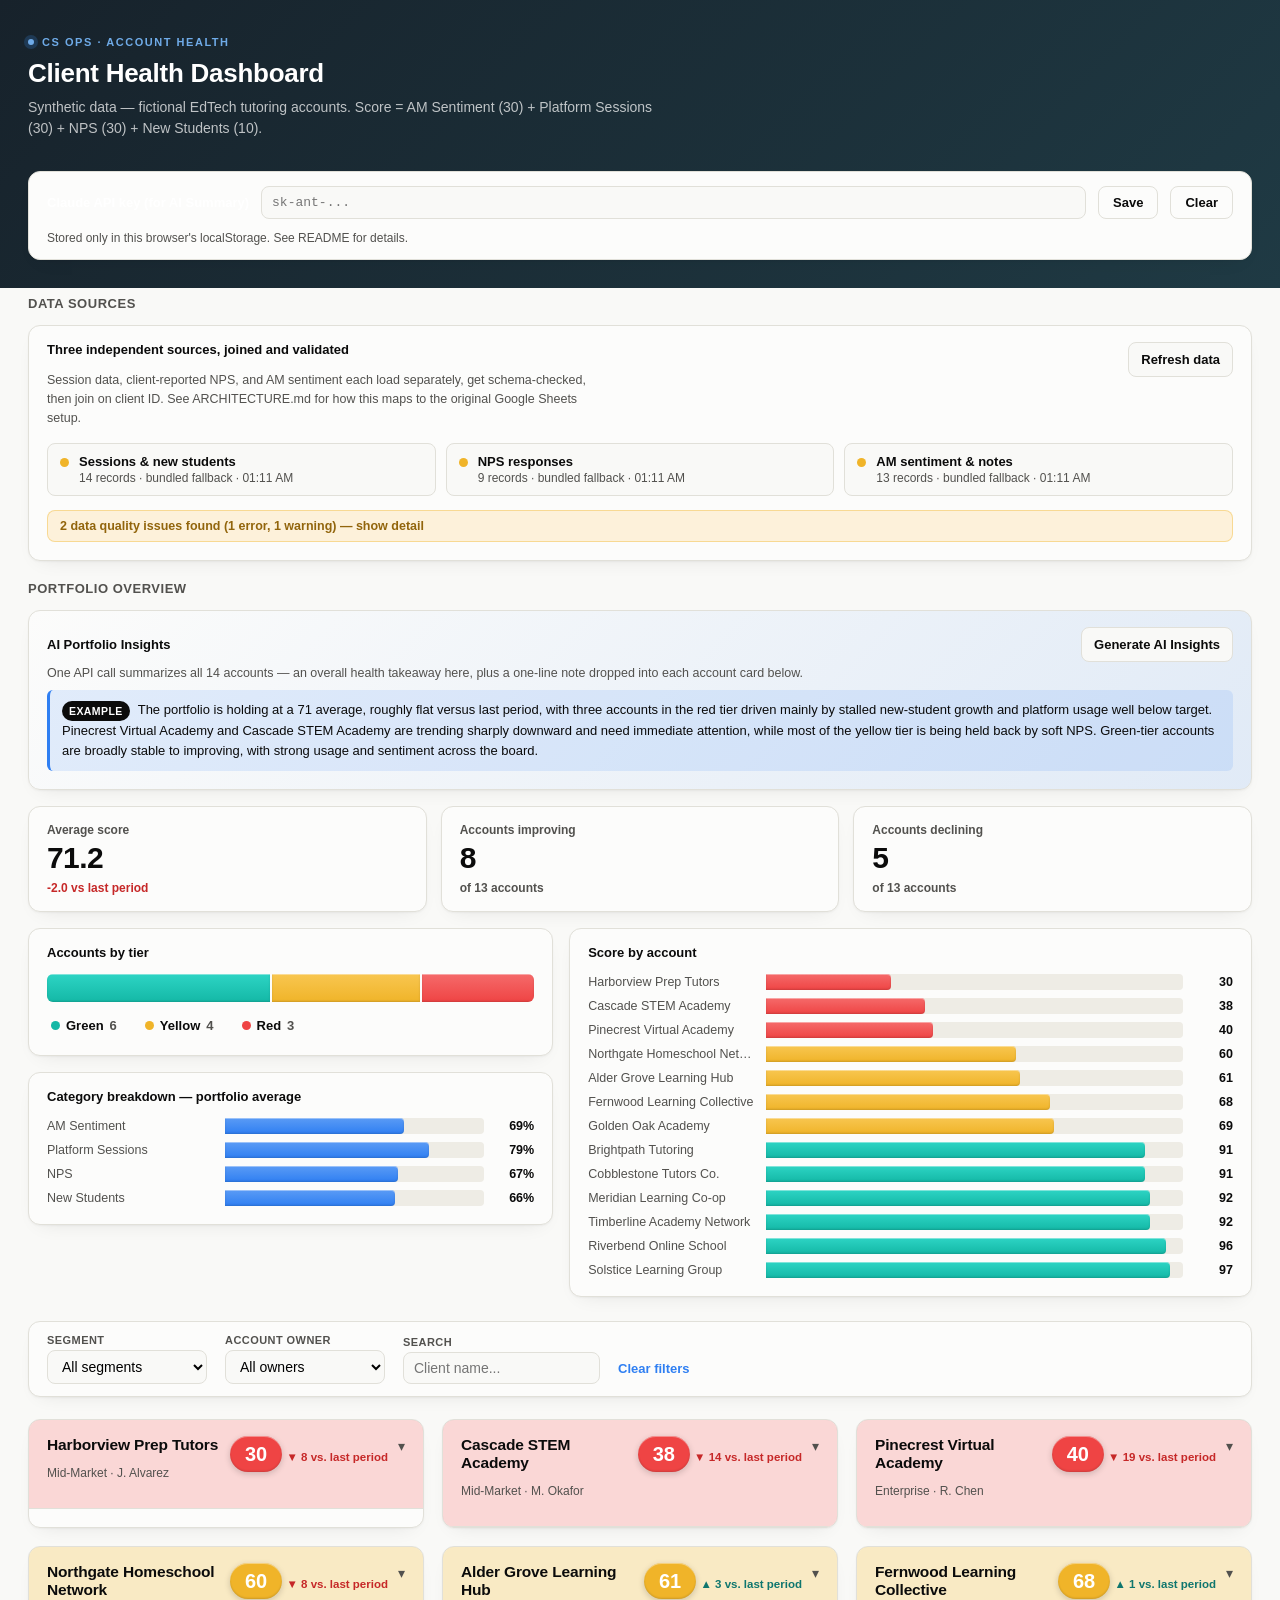
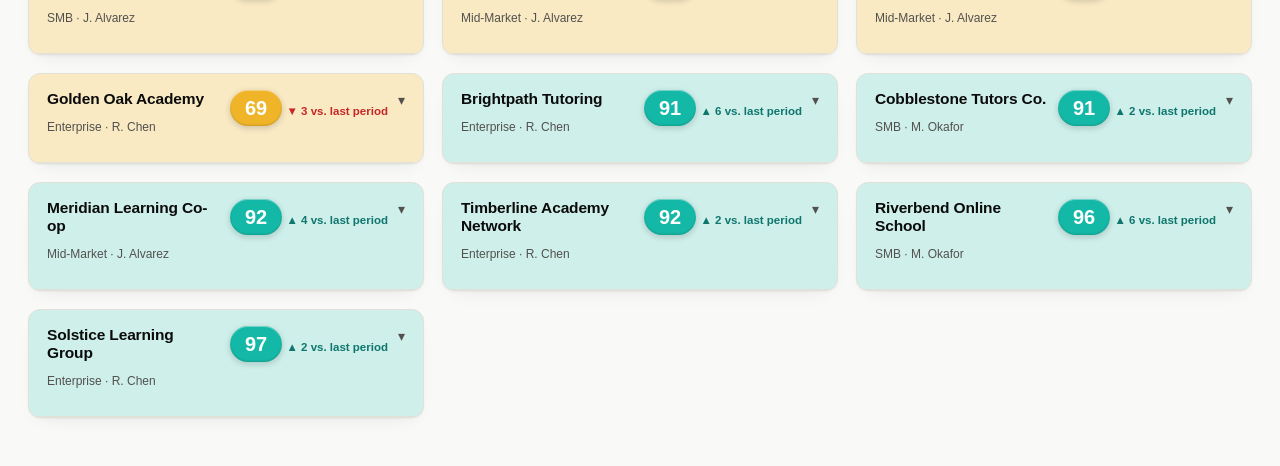
==== commit 669909e7: "Replace hardcoded data.js with a real ingestion pipeline Three independent sources (sessions/new-stu" ====
--- a/index.html
+++ b/index.html
@@ -26,6 +26,20 @@
 
 <div class="page">
   <section class="overview">
+    <h2 class="section-title">Data Sources</h2>
+
+    <div class="chart-card sources-card">
+      <div class="sources-header">
+        <div>
+          <h3 class="chart-title">Three independent sources, joined and validated</h3>
+          <p class="sources-hint">Session data, client-reported NPS, and AM sentiment each load separately, get schema-checked, then join on client ID. See ARCHITECTURE.md for how this maps to the original Google Sheets setup.</p>
+        </div>
+        <button id="refreshDataBtn" class="ai-btn">Refresh data</button>
+      </div>
+      <div id="sourceList" class="source-list"></div>
+      <div id="dataIssues" class="data-issues"></div>
+    </div>
+
     <h2 class="section-title">Portfolio Overview</h2>
 
     <div class="chart-card ai-insights-card">
@@ -81,7 +95,10 @@
   <div id="clientGrid"></div>
 </div>
 
-<script src="data.js"></script>
+<script src="config.js"></script>
+<script src="fallback-data.js"></script>
+<script src="adapters.js"></script>
+<script src="pipeline.js"></script>
 <script src="scoring.js"></script>
 <script src="ai-summary.js"></script>
 <script src="charts.js"></script>
--- a/styles.css
+++ b/styles.css
@@ -5,16 +5,16 @@
      each other, just no longer pinned to the muted validated set. */
   --accent: #2f7ff2;
   --accent-soft: rgba(47, 127, 242, 0.12);
-  --green: #16c454;
-  --green-text: #0e7a34;
-  --green-bg: #e1f9e9;
-  --green-soft: rgba(22, 196, 84, 0.20);
-  --green-grad: linear-gradient(180deg, #2ee073, #16c454);
-  --yellow: #ff9f1a;
-  --yellow-text: #a3560a;
-  --yellow-bg: #ffefda;
-  --yellow-soft: rgba(255, 159, 26, 0.24);
-  --yellow-grad: linear-gradient(180deg, #ffb64d, #ff9f1a);
+  --green: #14b8a6;
+  --green-text: #0f766e;
+  --green-bg: #e1f9f5;
+  --green-soft: rgba(20, 184, 166, 0.20);
+  --green-grad: linear-gradient(180deg, #2dd4c4, #14b8a6);
+  --yellow: #f0b429;
+  --yellow-text: #92650c;
+  --yellow-bg: #fdf1da;
+  --yellow-soft: rgba(240, 180, 41, 0.26);
+  --yellow-grad: linear-gradient(180deg, #f8c650, #f0b429);
   --red: #ef4444;
   --red-text: #c62828;
   --red-bg: #fde3e3;
@@ -480,8 +480,15 @@
 }
 
 .card-header {
+  display: block;
+  width: 100%;
   padding: 16px 18px;
+  border: none;
   border-bottom: 1px solid var(--border);
+  font: inherit;
+  text-align: left;
+  cursor: pointer;
+  color: inherit;
 }
 
 .card-header.green { background: var(--green-soft); }
@@ -495,6 +502,25 @@
   gap: 10px;
 }
 
+.card-header-right {
+  display: flex;
+  align-items: flex-start;
+  gap: 10px;
+  flex-shrink: 0;
+}
+
+.expand-chevron {
+  color: var(--ink-soft);
+  font-size: 14px;
+  transition: transform 0.15s ease;
+  flex-shrink: 0;
+  margin-top: 2px;
+}
+
+.card.expanded .expand-chevron {
+  transform: rotate(180deg);
+}
+
 .client-name {
   font-weight: 700;
   font-size: 15.5px;
@@ -513,15 +539,23 @@
 }
 
 .score-number {
-  font-size: 28px;
+  display: inline-flex;
+  align-items: center;
+  justify-content: center;
+  min-width: 52px;
+  font-size: 20px;
   font-weight: 800;
   line-height: 1;
-  letter-spacing: -0.02em;
-}
-
-.score-number.green { color: var(--green-text); }
-.score-number.yellow { color: var(--yellow-text); }
-.score-number.red { color: var(--red-text); }
+  letter-spacing: -0.01em;
+  color: #fff;
+  padding: 8px 14px;
+  border-radius: 999px;
+  box-shadow: 0 2px 6px rgba(11, 11, 11, 0.18), var(--mark-shadow);
+}
+
+.score-number.green { background: var(--green); }
+.score-number.yellow { background: var(--yellow); }
+.score-number.red { background: var(--red); }
 
 .trend {
   font-size: 11.5px;
@@ -536,6 +570,11 @@
 .card-body {
   padding: 16px 18px;
   flex: 1;
+  display: none;
+}
+
+.card.expanded .card-body {
+  display: block;
 }
 
 .gauge-row {
@@ -621,6 +660,164 @@
   margin: 0 0 4px;
   font-size: 12.5px;
   color: var(--ink-soft);
+}
+
+/* ---- Data Sources panel ---- */
+
+.sources-card {
+  margin-bottom: 20px;
+}
+
+.sources-header {
+  display: flex;
+  justify-content: space-between;
+  align-items: flex-start;
+  gap: 16px;
+  margin-bottom: 16px;
+}
+
+.sources-header .ai-btn {
+  width: auto;
+  white-space: nowrap;
+}
+
+.sources-hint {
+  margin: 4px 0 0;
+  font-size: 12.5px;
+  color: var(--ink-soft);
+  max-width: 560px;
+  line-height: 1.5;
+}
+
+.source-list {
+  display: grid;
+  grid-template-columns: repeat(auto-fit, minmax(220px, 1fr));
+  gap: 10px;
+  margin-bottom: 14px;
+}
+
+.source-item {
+  display: flex;
+  align-items: flex-start;
+  gap: 10px;
+  background: var(--bg);
+  border: 1px solid var(--border);
+  border-radius: 8px;
+  padding: 10px 12px;
+}
+
+.source-dot {
+  width: 9px;
+  height: 9px;
+  border-radius: 50%;
+  margin-top: 4px;
+  flex-shrink: 0;
+  background: var(--yellow);
+}
+
+.source-item.live .source-dot {
+  background: var(--green);
+}
+
+.source-meta {
+  display: flex;
+  flex-direction: column;
+  gap: 2px;
+  min-width: 0;
+}
+
+.source-name {
+  font-size: 13px;
+  font-weight: 700;
+}
+
+.source-detail {
+  font-size: 12px;
+  color: var(--ink-soft);
+}
+
+.data-issues { margin-top: 4px; }
+
+.issues-clean {
+  margin: 0;
+  font-size: 12.5px;
+  color: var(--green-text);
+  font-weight: 600;
+}
+
+.issues-toggle {
+  width: 100%;
+  text-align: left;
+  background: var(--yellow-bg);
+  border: 1px solid rgba(240, 180, 41, 0.4);
+  color: var(--yellow-text);
+  font-size: 12.5px;
+  font-weight: 700;
+  padding: 8px 12px;
+  border-radius: 8px;
+  cursor: pointer;
+}
+
+.issues-list {
+  list-style: none;
+  margin: 8px 0 0;
+  padding: 0;
+  display: none;
+  flex-direction: column;
+  gap: 6px;
+}
+
+.issues-list.visible { display: flex; }
+
+.issue {
+  display: flex;
+  align-items: flex-start;
+  gap: 8px;
+  font-size: 12.5px;
+  line-height: 1.5;
+  color: var(--ink-soft);
+}
+
+.issue-tag {
+  flex-shrink: 0;
+  font-size: 10px;
+  font-weight: 700;
+  text-transform: uppercase;
+  letter-spacing: 0.03em;
+  padding: 2px 7px;
+  border-radius: 999px;
+  color: #fff;
+  margin-top: 1px;
+}
+
+.issue-tag.error { background: var(--red); }
+.issue-tag.warning { background: var(--yellow); }
+
+/* ---- AM notes ---- */
+
+.am-notes {
+  margin-top: 12px;
+  background: var(--bg);
+  border-left: 3px solid var(--ink-muted);
+  border-radius: 6px;
+  padding: 10px 12px;
+}
+
+.am-notes-label {
+  display: block;
+  font-size: 11px;
+  font-weight: 700;
+  text-transform: uppercase;
+  letter-spacing: 0.04em;
+  color: var(--ink-soft);
+  margin-bottom: 4px;
+}
+
+.am-notes-body {
+  margin: 0;
+  font-size: 12.5px;
+  line-height: 1.5;
+  color: var(--ink);
 }
 
 .ai-btn {
@@ -660,6 +857,20 @@
 
 .ai-summary.visible { display: block; }
 
+.example-tag {
+  display: inline-block;
+  background: var(--ink);
+  color: #fff;
+  font-size: 10.5px;
+  font-weight: 700;
+  text-transform: uppercase;
+  letter-spacing: 0.04em;
+  padding: 2px 7px;
+  border-radius: 999px;
+  margin-right: 8px;
+  vertical-align: middle;
+}
+
 .playbook-banner {
   margin-top: 10px;
   background: var(--red-bg);
